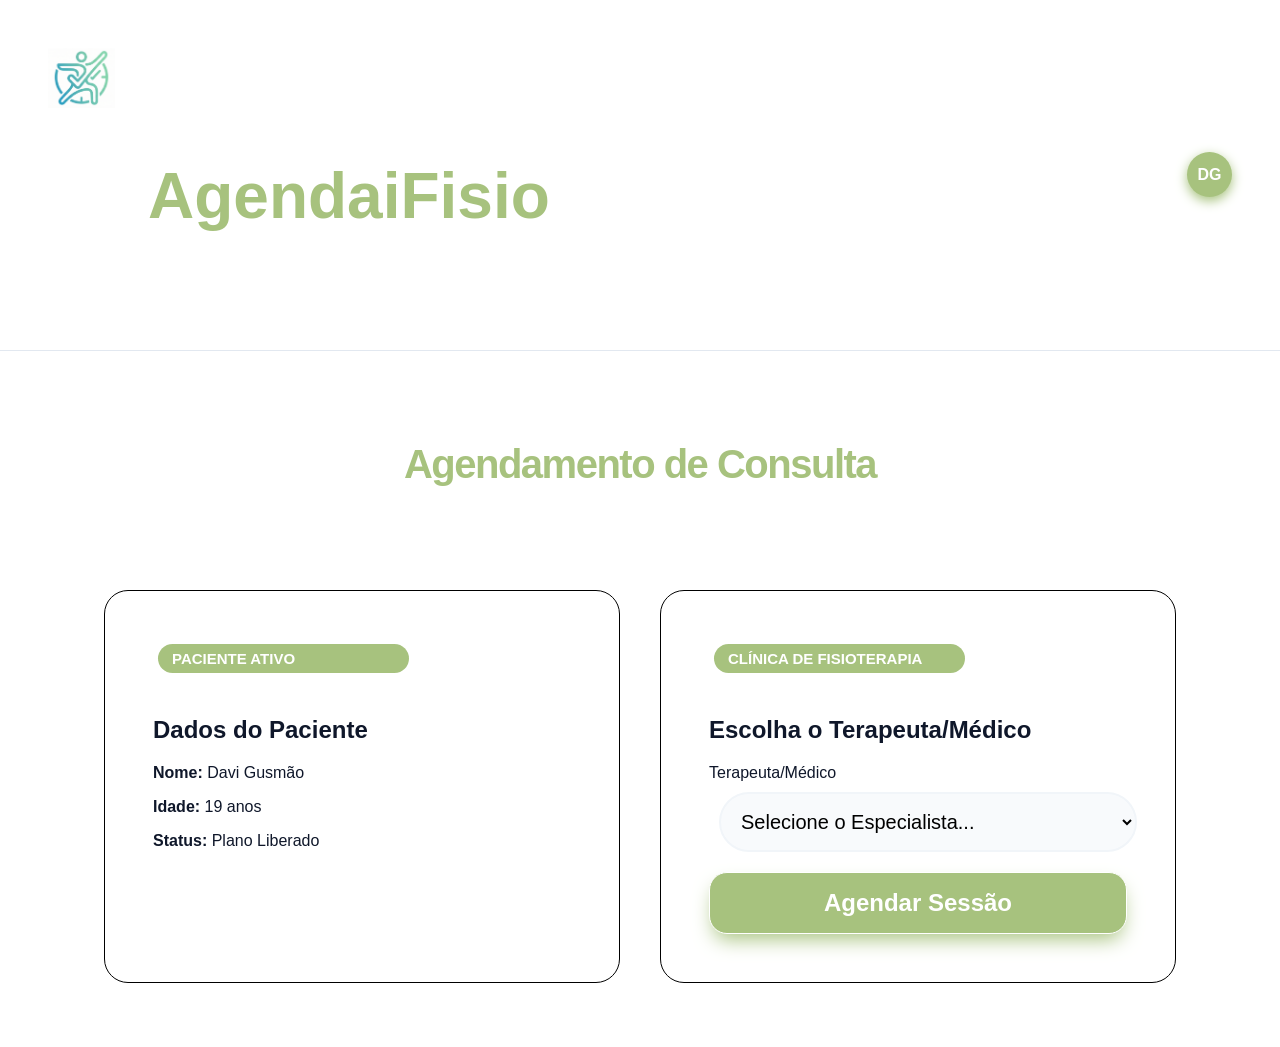
==== ClinicaProject/src/Clinica.Web/Tela de Agendamento/index.html @ 0408c7b3 "Foi feito as alterações de acordo com as tasks do cliuckup" ====
<!DOCTYPE html>
<html lang="pt-br">
<head>
    <meta charset="UTF-8">
    <meta name="viewport" content="width=device-width, initial-scale=1.0">
    <title>Agendar Sessão - AgendaiFisio</title>
    <link rel="stylesheet" href="index.css">
</head>
<body>

    <!-- Header com Menu de Conta -->
    <header class="navbar">
        <div class="logo" ><img src="Logo.png"><h1>AgendaiFisio</h1></div>
        
        <div class="perfil-container" id="perfilMenu">
            <div class="avatar">DG</div>
            <div class="dropdown-conta">
                <div class="user-header">
                    <strong>Davi Gusmão</strong>
                    <span>davigusmao@email.com</span>
                </div>
                <hr>
                <a href="TelaPaciente.html">👤 Ver Meu Perfil</a>
                <a href="TelaPaciente.html">📅 Minhas Consultas</a>
                <a href="login.html" class="logout">🚪 Sair</a>
            </div>
        </div>
    </header>

    <main class="container-agendamento">
        <h1 class="titulo-sessao">Agendamento de Consulta</h1>

        <div class="cards-grid">
            <!-- Card Informativo do Paciente -->
            <article class="card-moderno card-paciente">
                <span class="badge">Paciente Ativo</span>
                <h2>Dados do Paciente</h2>
                <div class="info-paciente">
                    <p><strong>Nome:</strong> Davi Gusmão</p>
                    <p><strong>Idade:</strong> 19 anos</p>
                    <p><strong>Status:</strong> Plano Liberado</p>
                </div>
            </article>

            <!-- Card de Escolha de Profissional -->
            <article class="card-moderno card-fisioterapeuta">
                <span class="badge">Clínica de Fisioterapia</span>
                <h2>Escolha o Terapeuta/Médico</h2>
                
                <div class="campo-selecao">
                    <label for="selectFisio">Terapeuta/Médico</label>
                    <select id="selectFisio" class="select-premium">
                        <option value="" disabled selected>Selecione o Especialista...</option>
                        <option value="Dr. Davi Vinciaqui (Esportiva)">Dr. Davi Vinciaqui (Esportiva)</option>
                        <option value="Dra. Ana Caroline (Reabilitação)">Dra. Ana Caroline (Reabilitação)</option>
                        <option value="Dr. Adolfo Martins (Osteopatia)">Dr. Adolfo Martins (Osteopatia)</option>
                    </select>
                </div>

                <button id="btnAgendar" class="btn-agendar-main">Agendar Sessão</button>
            </article>
        </div>
    </main>

    <!-- POPUP 1: MARCAR HORÁRIO -->
    <dialog id="modalAgenda" class="modal-moderno">
        <div class="modal-header">
            <h2>Marcar Horário</h2>
            <!-- Clique no X agora fecha o modal corretamente -->
            <button class="btn-fechar-x" type="button" onclick="this.closest('dialog').close()">×</button>
        </div>
        <div class="modal-body">
            <div id="erroModal" class="mensagem-error-modal" style="display: none; background: #fee2e2; color: #dc2626; padding: 10px; border-radius: 8px; margin-bottom: 15px;">
                <span id="textoErroModal">⚠️ Por favor, escolha a data e o horário.</span>
            </div>

            <div class="passo">
                <label>Especialista Confirmado</label>
                <input type="text" id="modalEspecialista" class="input-premium" readonly style="background: #f1f5f9; cursor: not-allowed;">
            </div>
            <div class="passo">
                <label>Escolha o Dia</label>
                <!-- onkeydown="return false" impede digitar a data manualmente -->
                <input type="date" id="modalData" class="input-premium" onkeydown="return false" required>
            </div>
            <div class="passo">
                <label>Horários Disponíveis</label>
                <div id="gridHorarios" class="horarios-grid">
                    <!-- Gerado via JS -->
                </div>
            </div>

            <button id="btnConfirmarAgendamento" class="btn-confirmar-full" type="button">Confirmar Agendamento</button>
        </div>
    </dialog>

    <!-- POPUP 2: SUCESSO -->
    <dialog id="modalSucesso" class="modal-moderno">
        <div class="modal-body-centralizado">
            
            <h2>Agendado com Sucesso!</h2>
            <p>Confira os detalhes da sua sessão:</p>
            
            <div class="resumo-agendamento" style="background: #f8fafc; padding: 20px; border-radius: 16px; margin: 20px 0; text-align: left; border: 1px solid #e2e8f0;">
                <p style="margin: 5px 0;"><strong>Profissional:</strong> <span id="resumoMedico">--</span></p>
                <p style="margin: 5px 0;"><strong>Data:</strong> <span id="resumoData">--</span></p>
                <p style="margin: 5px 0;"><strong>Horário:</strong> <span id="resumoHora">--</span></p>
            </div>

            <button id="btnProximoPasso" class="btn-confirmar-full" type="button">Continuar</button>
        </div>
    </dialog>
<!-- POPUP 1.5: FORMULÁRIO DE SINTOMAS (TRIAGEM) -->
<dialog id="modalTriagem" class="modal-moderno">
    <div class="modal-header">
        <h2>📋 Conte-nos o que sente</h2>
        <button class="btn-fechar-x" type="button" onclick="this.closest('dialog').close()">×</button>
    </div>
    <div class="modal-body">
        <!-- DIV DE ERRO ADICIONADA AQUI -->
        <div id="erroTriagem" class="mensagem-error-modal" style="display: none; background: #fee2e2; color: #dc2626; padding: 10px; border-radius: 8px; margin-bottom: 15px;">
            <span id="textoErroTriagem">⚠️ Por favor, descreva seus sintomas.</span>
        </div>
    </div>

        <p style="color: #64748b; margin-bottom: 15px;">Essas informações ajudam o especialista a se preparar para sua consulta.</p>
        
        <div class="passo">
               <div class="campo-selecao">
        <label for="tiposSintomas">Sintomas</label>
            <select class="select-premium" name="Sintomas">
                    <option value="" disabled selected>Selecione o seu Sintomas</option>
                    <option value="Dor de cabeça">Dor de cabeça</option>
                    <option value="Dor na  lombar">Dor na parte Lombar</option>
                    <option value="Dor nas costas ">Dor nas costas</option>
            </select>
        </div>
    </div>

        <button id="btnFinalizarTriagem" class="btn-confirmar-full" type="button" style="margin-top: 10px;">Salvar e Confirmar Agendamento</button>
    </div>
</dialog>


    <!-- POPUP 3: NAVEGAÇÃO PÓS-AGENDAMENTO -->
    <dialog id="modalNavegacao" class="modal-moderno">
        <div class="modal-body-centralizado">
            <div class="icon-pergunta" style="font-size: 4rem; margin-bottom: 1rem;">📅</div>
            <h2>O que deseja fazer?</h2>
            <p>Seu agendamento foi salvo com segurança.</p>
            
            <div class="botoes-duplos" style="display: flex; flex-direction: column; gap: 10px; margin-top: 20px;">
                <a href="../Tela Consulta Paciente/TelaPaciente.html" class="btn-confirmar-full" style="text-decoration: none; text-align: center;">Sim, ver minhas consultas</a>
                <button onclick="location.reload()" class="btn-outline-full" type="button" style="padding: 15px; border-radius: 12px; border: 2px solid #e2e8f0; background: none; cursor: pointer; font-weight: bold;">Agendar outra sessão</button>
            </div>
        </div>
    </dialog>

    <!-- TOAST DE ERRO TELA PRINCIPAL -->
    <div id="toastErro" class="toast-erro">
        <span id="msgErro">⚠️ Selecione um especialista antes de agendar.</span>
    </div>

    <script src="index.js"></script>
</body>
</html>
---- ClinicaProject/src/Clinica.Web/Tela de Agendamento/index.css ----
/* ============================================================
   1. DESIGN SYSTEM & TOKENS
============================================================ */
:root {
    --brand: #A7C27E;        
    --brand-soft: #A7C27E;
    --success: #22c55e;
    --error: #ff4d4d;
    --bg-app: #f8fafc;
    --branco: #ffffff;
    --texto: #0f172a;
    --texto-muted: #64748b;
    --radius: 24px;
    --transition: all 0.4s cubic-bezier(0.4, 0, 0.2, 1);
    --shadow-soft: 0 10px 30px -10px rgba(0,0,0,0.05);
}

* { box-sizing: border-box; }

/* ============================================================
   2. LAYOUT BASE & NAVBAR
============================================================ */
body {
    margin: 0;
    font-family: 'Inter', sans-serif;
    color: var(--texto);
    min-height: 100vh;
    background: #ffffff;


}

.navbar {
    padding: 3rem;
    display: flex;
    justify-content: space-between;
    align-items: center;
    background: rgba(255, 255, 255, 0.8);
    backdrop-filter: blur(10px);
    border-bottom: 1px solid #e2e8f0;
    position: sticky;
    top: 0; 
    z-index: 100;
}
.navbar:hover{
    font: white;
}

.logo { 
    font-weight: 900; 
    color: var(--brand); 
    font-size: 2rem; 
    text-decoration: none; 
}
h1{
    height: 100px;
    padding: 0;
    margin-left: 100px;
    margin-inline: 100px;

}
img{
    height: 60px;
}

/* MENU PERFIL (DROPDOWN ORGANIZADO) */
.perfil-container { position: relative; cursor: pointer; }

.avatar {
    width: 45px; height: 45px;
    background: var(--brand);
    color: white;
    border-radius: 50%;
    display: grid; place-items: center;
    font-weight: 800;
    box-shadow: 0 4px 12px var(--brand-soft);
}

.dropdown-conta {
    position: absolute;
    top: 120%; right: 0;
    width: 260px;
    background: var(--branco);
    border-radius: 20px;
    box-shadow: 0 25px 50px -12px rgba(0,0,0,0.15);
    padding: 1rem; /* Padding reduzido para os links encostarem nas bordas no hover */
    opacity: 0; visibility: hidden;
    transform: translateY(10px);
    transition: var(--transition);
    border: 1px solid #e2e8f0;
    color: var(--branco);
}

.perfil-container:hover .dropdown-conta {
    opacity: 1; visibility: visible;
    transform: translateY(0);
    color: var(--branco);
}

/* Informações do Usuário no Topo do Dropdown */
.user-header {
    padding: 0.5rem 0.5rem 1rem 0.5rem;
    display: flex;
    flex-direction: column;
}

.user-header strong { font-size: 1rem; color: var(--texto); }
.user-header span { font-size: 0.85rem; color: var(--texto-muted); }

.dropdown-conta hr {
    border: 0;
    border-top: 1px solid #f1f5f9;
    margin: 0.5rem 0;
}

/* Estilização dos Links do Menu */
.dropdown-conta a {
    display: flex;
    align-items: center;
    gap: 12px;
    padding: 12px 10px;
    color: var(--texto);
    text-decoration: none !important; /* Remove o sublinhado roxo */
    font-size: 0.95rem;
    font-weight: 600;
    border-radius: 12px;
    transition: 0.2s;
}

.dropdown-conta a:hover {
    background: var(--brand-soft);
    color: var(--branco);
}

/* Cor especial para o botão Sair */
.dropdown-conta a.logout { color: var(--error); }
.dropdown-conta a.logout:hover { background: #fff5f5; }

/* ============================================================
   3. CARDS DE AGENDAMENTO
============================================================ */
.container-agendamento { 
    padding: 4rem; 
    max-width: 1200px; 
    margin: 0 auto; 

}
.titulo-sessao { font-size: 2.5rem; 
    font-weight: 900; 
    text-align: center; 
    margin-bottom: 3rem; 
    letter-spacing: -1.5px; 
    color: var(--brand); }

.cards-grid {
    display: grid;
    grid-template-columns: repeat(auto-fit, minmax(350px, 1fr));
    gap: 2.5rem;
}

.card-moderno {
    background: var(--branco);
    padding: 3rem;
    border-radius: var(--radius);
    box-shadow: var(--brand-soft);
    border: 1px solid #000000;
    transition: var(--transition);
}

.card-moderno:hover { 
    transform: translateY(-8px); 
    box-shadow: 0 1px 15px var(--texto) ;
    border-color: var(--brand);
}

.badge {
    width: 60%;
    margin: 5px;
    background: var(--brand-soft);
    color: var(--branco);
    padding: 6px 14px;
    border-radius: 100px;
    font-size: 15px;
    font-weight: 800;
    text-transform: uppercase;
    display: inline-block;
    margin-bottom: 1.5rem;

}


/* ============================================================
   4. FORMULÁRIOS (INPUTS E BOTÕES)
============================================================ */
.select-premium, .input-premium {
    width: 100%;
    margin: 10px;
    padding: 16px;
    border-radius: 30px;
    border: 2px solid #f1f5f9;
    background: #f8fafc;
    font-size: 20px;
    font-weight: 300;
    outline: none;
    transition: var(--transition);
}

.select-premium:focus, .input-premium:focus { border-color: var(--brand); background: #fff; }

.btn-agendar-main, .btn-confirmar-full {
    width: 100%;
    padding: 1rem;
    margin-top: 10px;
    border-radius: 18px;
    border: 1px solid;
    background: var(--brand);
    color: white !important;
    font-weight: 800;
    font-size: 1.5rem;
    cursor: pointer;
    transition: var(--transition);
    box-shadow: 0 10px 20px -5px var(--brand-soft);
    text-decoration: #A7C27E;
    display: flex; justify-content: center; align-items: center;
}

.btn-agendar-main:hover, .btn-confirmar-full:hover { 
    transform: scale(1.02); 
    filter: brightness(1.1); }

.btn-outline-full {
    width: 100%;
    padding: 1rem;
    margin-top: 10px;
    border-radius: 18px;
    border: 2px solid #e2e8f0;
    background: transparent;
    color: var(--texto-muted) !important;
    font-weight: 700;
    cursor: pointer;
    transition: 0.3s;
    text-decoration: none;
    display: flex; justify-content: center; align-items: center;
}

/* ============================================================
   5. SISTEMA DE POPUPS (MODAIS)
============================================================ */
dialog::backdrop {
    background: rgba(15, 23, 42, 0.6);
    backdrop-filter: blur(10px);
    z-index: 999;
}

.modal-moderno { /* Ocupa no máximo 95% da altura da tela *//* Esconde qualquer barra de rolagem do modal */
    flex-direction: column;
    gap: 8px;
    max-width: 180px;

    padding-right: 5px;
    margin: 0;
    border: none;
    padding: 1.5rem;
    position: fixed;
    top: 50%; 
    left: 50%;
    transform: translate(-50%, -50%);
    width: 90%;
    max-width: 480px;
    background: var(--branco);
    border-radius: 32px;
    box-shadow: 0 40px 100px -20px rgba(0,0,0,0.3);
    z-index: 1000;
}

dialog[open].modal-moderno {
    animation: modalShow 0.4s cubic-bezier(0.34, 1.56, 0.64, 1);
}

.modal-header { display: flex; justify-content: space-between; align-items: center; margin-bottom: 2rem; }
.modal-header h2 { font-size: 1.5rem; font-weight: 900; margin: 0; }
.btn-fechar-x { all: unset; font-size: 1.8rem; cursor: pointer; color: var(--texto-muted); line-height: 1; }

.horarios-grid { display: grid; grid-template-columns: repeat(3, 1fr); gap: 10px; margin-top: 10px; }
.btn-hora {
    padding: 12px; border-radius: 12px; border: 1px solid #f1f5f9;
    background: #f8fafc; cursor: pointer; font-weight: 700; transition: 0.2s;
}
.btn-hora:hover { border-color: var(--brand); }
.btn-hora.active { background: var(--brand); color: white; border-color: var(--brand); }

/* ============================================================
   6. FEEDBACKS (TOAST & ERROS)
============================================================ */
.toast-erro {
    position: fixed;
    top: 30px; left: 50%;
    opacity: 0;
    visibility: hidden;
    transform: translateX(-50%) translateY(-100px); 
    background: var(--error);
    color: white;
    padding: 16px 32px;
    border-radius: 100px;
    font-weight: 700;
    box-shadow: 0 15px 30px rgba(255, 77, 77, 0.3);
    z-index: 10000;
    transition: all 0.5s cubic-bezier(0.68, -0.55, 0.27, 1.55);
}

.toast-erro.show { 
    opacity: 1;
    visibility: visible;
    transform: translateX(-50%) translateY(0); 
}

.mensagem-error-modal {
    position: relative;
    z-index: 1100;
    background: #fff5f5;
    color: var(--error);
    padding: 12px;
    border-radius: 12px;
    border: 1px solid #ffcccc;
    font-size: 0.85rem;
    font-weight: 700;
    margin-bottom: 15px;
    text-align: center;
}

@keyframes modalShow {
    from { opacity: 0; transform: translate(-50%, -48%) scale(0.96); }
    to { opacity: 1; transform: translate(-50%, -50%) scale(1); }
}

.shake { animation: shakeAnim 0.4s ease-in-out; }
@keyframes shakeAnim {
    0%, 100% { transform: translate(-50%, -50%) translateX(0); }
    25% { transform: translate(-50%, -50%) translateX(-8px); }
    75% { transform: translate(-50%, -50%) translateX(8px); }
}

footer button, .body-footer-button { display: none !important; }
/* Estilo para o botão de hora quando estiver bloqueado pelo terapeuta */
.btn-hora.ocupado {
    background: #f1f5f9 !important;
    color: #cbd5e1 !important;
    border: 1px dashed #cbd5e1 !important;
    cursor: not-allowed;
    opacity: 0.7;
}

/* Opcional: Feedback visual de erro no modal */
.shake { animation: shake 0.4s; }
@keyframes shake {
    0%, 100% { transform: translateX(0); }
    25% { transform: translateX(-5px); }
    75% { transform: translateX(5px); }
}
/* Disponível - Verde Moderno */
.btn-hora.disponivel {
    background: #f0fdf4 !important;
    color: #16a34a !important;
    border: 1px solid #bbf7d0 !important;
}

/* Bloqueado/Ocupado - Vermelho Moderno */
.btn-hora.ocupado {
    background: #fef2f2 !important;
    color: #ef4444 !important;
    border: 1px solid #fecaca !important;
    cursor: not-allowed;
}

/* Encerrado - Cinza Neutro */
.btn-hora.encerrado {
    background: #f1f5f9 !important;
    color: #94a3b8 !important;
    border: 1px solid #e2e8f0 !important;
    cursor: not-allowed;
}

/* Selecionado - Sua cor principal */
.btn-hora.active {
    background: var(--brand) !important;
    color: white !important;
    border-color: var(--brand) !important;
    transform: scale(1.05);
}
#sintomasPaciente {
    transition: border-color 0.3s ease;
}
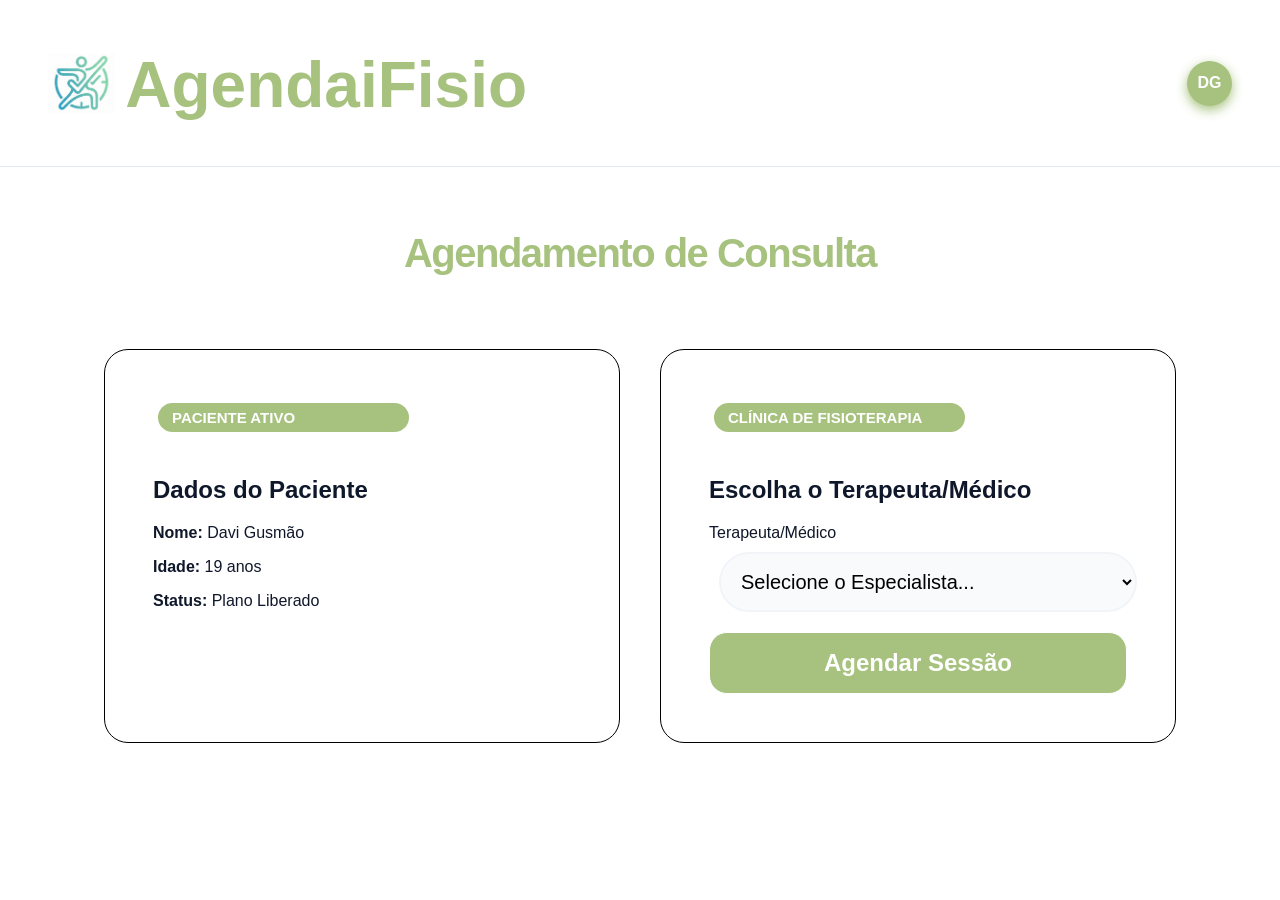
==== commit 295baf2e: "Foi feito algumas tasks do clickup de tela de login, erro a falta de preenchimento de login, e foi a" ====
--- a/ClinicaProject/src/Clinica.Web/Tela de Agendamento/index.html
+++ b/ClinicaProject/src/Clinica.Web/Tela de Agendamento/index.html
@@ -10,7 +10,10 @@
 
     <!-- Header com Menu de Conta -->
     <header class="navbar">
-        <div class="logo" ><img src="Logo.png"><h1>AgendaiFisio</h1></div>
+        <div class="logo" >
+            <img src="Logo.png" alt="logo" class="logo-site">
+            <h1>AgendaiFisio</h1>
+        </div>
         
         <div class="perfil-container" id="perfilMenu">
             <div class="avatar">DG</div>
@@ -134,6 +137,7 @@
                     <option value="Dor na  lombar">Dor na parte Lombar</option>
                     <option value="Dor nas costas ">Dor nas costas</option>
             </select>
+            <textarea></textarea>
         </div>
     </div>
 
--- a/ClinicaProject/src/Clinica.Web/Tela de Agendamento/index.css
+++ b/ClinicaProject/src/Clinica.Web/Tela de Agendamento/index.css
@@ -51,16 +51,20 @@
     color: var(--brand); 
     font-size: 2rem; 
     text-decoration: none; 
+    display: flex;
+    align-items: center;
+    gap: 10px;
 }
 h1{
-    height: 100px;
+    height: 70px;
     padding: 0;
-    margin-left: 100px;
-    margin-inline: 100px;
+    margin: 0;
+    justify-content: space-between;
 
 }
 img{
     height: 60px;
+    width: auto;
 }
 
 /* MENU PERFIL (DROPDOWN ORGANIZADO) */
@@ -219,9 +223,11 @@
     font-size: 1.5rem;
     cursor: pointer;
     transition: var(--transition);
-    box-shadow: 0 10px 20px -5px var(--brand-soft);
+    
     text-decoration: #A7C27E;
-    display: flex; justify-content: center; align-items: center;
+    display: flex; 
+    justify-content: center; 
+    align-items: center;
 }
 
 .btn-agendar-main:hover, .btn-confirmar-full:hover { 
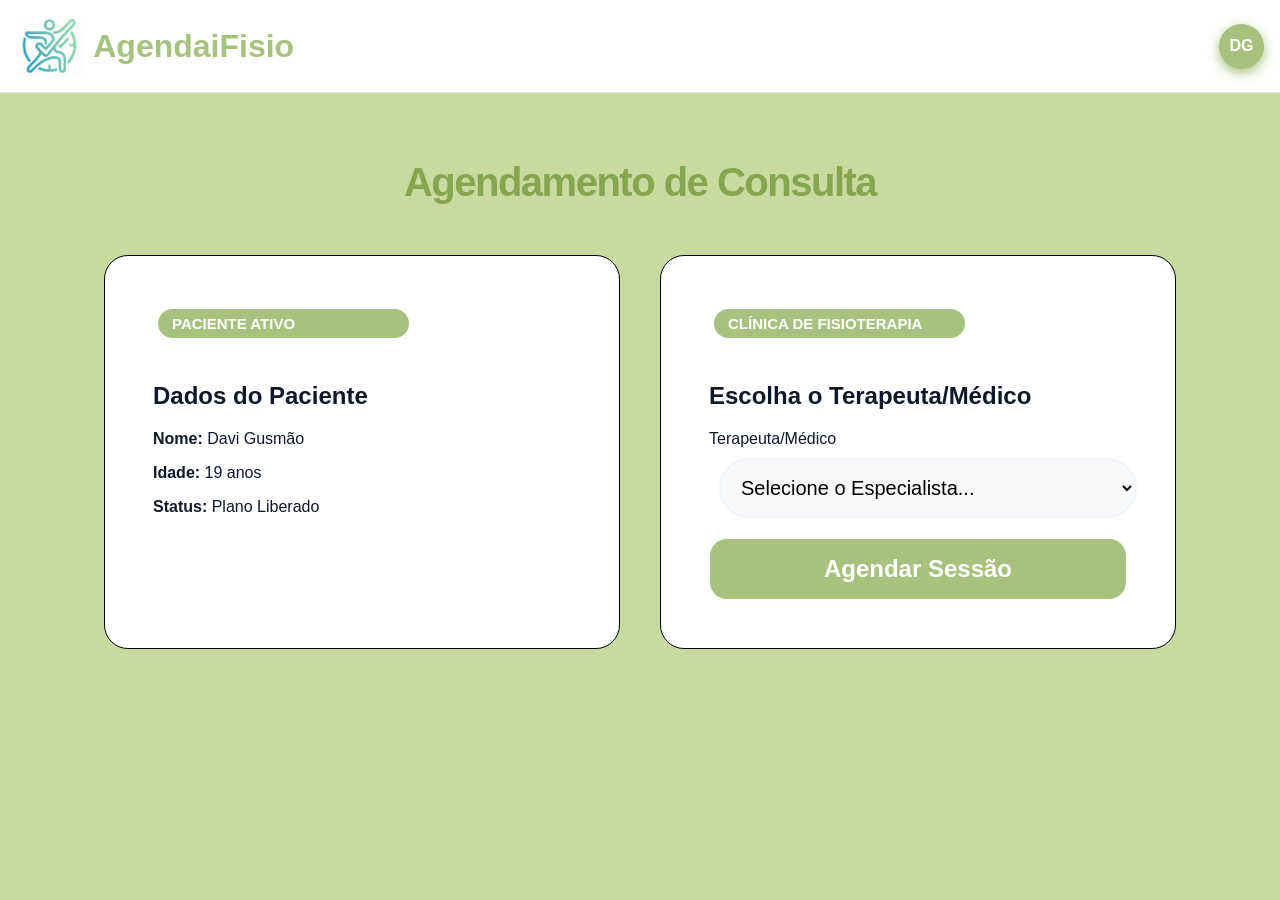
==== commit 66505fde: "Refactor Therapist views and add dashboard styles Reorganize therapist UI: moved/renamed therapist p" ====
--- a/ClinicaProject/src/Clinica.Web/Tela de Agendamento/index.html
+++ b/ClinicaProject/src/Clinica.Web/Tela de Agendamento/index.html
@@ -24,8 +24,8 @@
                 </div>
                 <hr>
                 <a href="TelaPaciente.html">👤 Ver Meu Perfil</a>
-                <a href="TelaPaciente.html">📅 Minhas Consultas</a>
-                <a href="login.html" class="logout">🚪 Sair</a>
+                <a href="../Tela Consulta Paciente/TelaPaciente.html">📅 Minhas Consultas</a>
+                <a href="../tela de login/login.html" class="logout">🚪 Sair</a>
             </div>
         </div>
     </header>
@@ -131,16 +131,9 @@
         <div class="passo">
                <div class="campo-selecao">
         <label for="tiposSintomas">Sintomas</label>
-            <select class="select-premium" name="Sintomas">
-                    <option value="" disabled selected>Selecione o seu Sintomas</option>
-                    <option value="Dor de cabeça">Dor de cabeça</option>
-                    <option value="Dor na  lombar">Dor na parte Lombar</option>
-                    <option value="Dor nas costas ">Dor nas costas</option>
-            </select>
-            <textarea></textarea>
+            <textarea class="area-digitacao" placeholder="Descreva seus sintomas para agilizar no atendimento."></textarea>
         </div>
     </div>
-
         <button id="btnFinalizarTriagem" class="btn-confirmar-full" type="button" style="margin-top: 10px;">Salvar e Confirmar Agendamento</button>
     </div>
 </dialog>
--- a/ClinicaProject/src/Clinica.Web/Tela de Agendamento/index.css
+++ b/ClinicaProject/src/Clinica.Web/Tela de Agendamento/index.css
@@ -2,7 +2,7 @@
    1. DESIGN SYSTEM & TOKENS
 ============================================================ */
 :root {
-    --brand: #A7C27E;        
+    --brand: #A7C27E;
     --brand-soft: #A7C27E;
     --success: #22c55e;
     --error: #ff4d4d;
@@ -12,10 +12,12 @@
     --texto-muted: #64748b;
     --radius: 24px;
     --transition: all 0.4s cubic-bezier(0.4, 0, 0.2, 1);
-    --shadow-soft: 0 10px 30px -10px rgba(0,0,0,0.05);
-}
-
-* { box-sizing: border-box; }
+    --shadow-soft: 0 10px 30px -10px rgba(0, 0, 0, 0.05);
+}
+
+* {
+    box-sizing: border-box;
+}
 
 /* ============================================================
    2. LAYOUT BASE & NAVBAR
@@ -25,70 +27,85 @@
     font-family: 'Inter', sans-serif;
     color: var(--texto);
     min-height: 100vh;
-    background: #ffffff;
-
-
+    background: #C8DAA0;
 }
 
 .navbar {
-    padding: 3rem;
+    padding: 1rem;
     display: flex;
     justify-content: space-between;
     align-items: center;
-    background: rgba(255, 255, 255, 0.8);
+    background: white;
     backdrop-filter: blur(10px);
     border-bottom: 1px solid #e2e8f0;
     position: sticky;
-    top: 0; 
+    top: 0;
     z-index: 100;
 }
-.navbar:hover{
+
+.navbar:hover {
     font: white;
 }
 
-.logo { 
-    font-weight: 900; 
-    color: var(--brand); 
-    font-size: 2rem; 
-    text-decoration: none; 
+.logo {
+    font-weight: 900;
+    color: var(--brand);
+    font-size: 2rem;
+    text-decoration: none;
     display: flex;
     align-items: center;
     gap: 10px;
-}
-h1{
-    height: 70px;
+    mix-blend-mode: multiply;
+}
+
+h1 {
+    display: flex;
+    align-items: center;
+    justify-content: center;
+    width: 100%;
+    height: 50px;
     padding: 0;
     margin: 0;
-    justify-content: space-between;
-
-}
-img{
+    mix-blend-mode: multiply;
+    font-size: 2rem;
+}
+
+img {
     height: 60px;
     width: auto;
+    mix-blend-mode: multiply;
 }
 
 /* MENU PERFIL (DROPDOWN ORGANIZADO) */
-.perfil-container { position: relative; cursor: pointer; }
+.perfil-container {
+    position: relative;
+    cursor: pointer;
+}
 
 .avatar {
-    width: 45px; height: 45px;
+    width: 45px;
+    height: 45px;
     background: var(--brand);
     color: white;
     border-radius: 50%;
-    display: grid; place-items: center;
+    display: grid;
+    place-items: center;
     font-weight: 800;
     box-shadow: 0 4px 12px var(--brand-soft);
 }
 
 .dropdown-conta {
     position: absolute;
-    top: 120%; right: 0;
+    top: 120%;
+    right: 0;
     width: 260px;
     background: var(--branco);
     border-radius: 20px;
-    box-shadow: 0 25px 50px -12px rgba(0,0,0,0.15);
-    padding: 1rem; /* Padding reduzido para os links encostarem nas bordas no hover */
-    opacity: 0; visibility: hidden;
+    box-shadow: 0 25px 50px -12px rgba(0, 0, 0, 0.15);
+    padding: 1rem;
+    /* Padding reduzido para os links encostarem nas bordas no hover */
+    opacity: 0;
+    visibility: hidden;
     transform: translateY(10px);
     transition: var(--transition);
     border: 1px solid #e2e8f0;
@@ -96,7 +113,8 @@
 }
 
 .perfil-container:hover .dropdown-conta {
-    opacity: 1; visibility: visible;
+    opacity: 1;
+    visibility: visible;
     transform: translateY(0);
     color: var(--branco);
 }
@@ -108,8 +126,15 @@
     flex-direction: column;
 }
 
-.user-header strong { font-size: 1rem; color: var(--texto); }
-.user-header span { font-size: 0.85rem; color: var(--texto-muted); }
+.user-header strong {
+    font-size: 1rem;
+    color: var(--texto);
+}
+
+.user-header span {
+    font-size: 0.85rem;
+    color: var(--texto-muted);
+}
 
 .dropdown-conta hr {
     border: 0;
@@ -124,7 +149,8 @@
     gap: 12px;
     padding: 12px 10px;
     color: var(--texto);
-    text-decoration: none !important; /* Remove o sublinhado roxo */
+    text-decoration: none !important;
+    /* Remove o sublinhado roxo */
     font-size: 0.95rem;
     font-weight: 600;
     border-radius: 12px;
@@ -137,24 +163,32 @@
 }
 
 /* Cor especial para o botão Sair */
-.dropdown-conta a.logout { color: var(--error); }
-.dropdown-conta a.logout:hover { background: #fff5f5; }
+.dropdown-conta a.logout {
+    color: var(--error);
+}
+
+.dropdown-conta a.logout:hover {
+    background: #fff5f5;
+}
 
 /* ============================================================
    3. CARDS DE AGENDAMENTO
 ============================================================ */
-.container-agendamento { 
-    padding: 4rem; 
-    max-width: 1200px; 
-    margin: 0 auto; 
-
-}
-.titulo-sessao { font-size: 2.5rem; 
-    font-weight: 900; 
-    text-align: center; 
-    margin-bottom: 3rem; 
-    letter-spacing: -1.5px; 
-    color: var(--brand); }
+.container-agendamento {
+    padding: 4rem;
+    max-width: 1200px;
+    margin: 0 auto;
+
+}
+
+.titulo-sessao {
+    font-size: 2.5rem;
+    font-weight: 900;
+    text-align: center;
+    margin-bottom: 3rem;
+    letter-spacing: -1.5px;
+    color: var(--brand);
+}
 
 .cards-grid {
     display: grid;
@@ -171,9 +205,9 @@
     transition: var(--transition);
 }
 
-.card-moderno:hover { 
-    transform: translateY(-8px); 
-    box-shadow: 0 1px 15px var(--texto) ;
+.card-moderno:hover {
+    transform: translateY(-8px);
+    box-shadow: 0 1px 15px var(--texto);
     border-color: var(--brand);
 }
 
@@ -196,7 +230,8 @@
 /* ============================================================
    4. FORMULÁRIOS (INPUTS E BOTÕES)
 ============================================================ */
-.select-premium, .input-premium {
+.select-premium,
+.input-premium {
     width: 100%;
     margin: 10px;
     padding: 16px;
@@ -209,9 +244,14 @@
     transition: var(--transition);
 }
 
-.select-premium:focus, .input-premium:focus { border-color: var(--brand); background: #fff; }
-
-.btn-agendar-main, .btn-confirmar-full {
+.select-premium:focus,
+.input-premium:focus {
+    border-color: var(--brand);
+    background: #fff;
+}
+
+.btn-agendar-main,
+.btn-confirmar-full {
     width: 100%;
     padding: 1rem;
     margin-top: 10px;
@@ -223,16 +263,17 @@
     font-size: 1.5rem;
     cursor: pointer;
     transition: var(--transition);
-    
     text-decoration: #A7C27E;
-    display: flex; 
-    justify-content: center; 
-    align-items: center;
-}
-
-.btn-agendar-main:hover, .btn-confirmar-full:hover { 
-    transform: scale(1.02); 
-    filter: brightness(1.1); }
+    display: flex;
+    justify-content: center;
+    align-items: center;
+}
+
+.btn-agendar-main:hover,
+.btn-confirmar-full:hover {
+    transform: scale(1.02);
+    filter: brightness(1.1);
+}
 
 .btn-outline-full {
     width: 100%;
@@ -246,7 +287,9 @@
     cursor: pointer;
     transition: 0.3s;
     text-decoration: none;
-    display: flex; justify-content: center; align-items: center;
+    display: flex;
+    justify-content: center;
+    align-items: center;
 }
 
 /* ============================================================
@@ -258,7 +301,9 @@
     z-index: 999;
 }
 
-.modal-moderno { /* Ocupa no máximo 95% da altura da tela *//* Esconde qualquer barra de rolagem do modal */
+.modal-moderno {
+    /* Ocupa no máximo 95% da altura da tela */
+    /* Esconde qualquer barra de rolagem do modal */
     flex-direction: column;
     gap: 8px;
     max-width: 180px;
@@ -268,14 +313,14 @@
     border: none;
     padding: 1.5rem;
     position: fixed;
-    top: 50%; 
+    top: 50%;
     left: 50%;
     transform: translate(-50%, -50%);
     width: 90%;
     max-width: 480px;
     background: var(--branco);
     border-radius: 32px;
-    box-shadow: 0 40px 100px -20px rgba(0,0,0,0.3);
+    box-shadow: 0 40px 100px -20px rgba(0, 0, 0, 0.3);
     z-index: 1000;
 }
 
@@ -283,27 +328,72 @@
     animation: modalShow 0.4s cubic-bezier(0.34, 1.56, 0.64, 1);
 }
 
-.modal-header { display: flex; justify-content: space-between; align-items: center; margin-bottom: 2rem; }
-.modal-header h2 { font-size: 1.5rem; font-weight: 900; margin: 0; }
-.btn-fechar-x { all: unset; font-size: 1.8rem; cursor: pointer; color: var(--texto-muted); line-height: 1; }
-
-.horarios-grid { display: grid; grid-template-columns: repeat(3, 1fr); gap: 10px; margin-top: 10px; }
+.modal-header {
+    display: flex;
+    justify-content: space-between;
+    align-items: center;
+    margin-bottom: 2rem;
+}
+
+.modal-header h2 {
+    font-size: 1.5rem;
+    font-weight: 900;
+    margin: 0;
+}
+
+.btn-fechar-x {
+    all: unset;
+    font-size: 1.8rem;
+    cursor: pointer;
+    color: var(--texto-muted);
+    line-height: 1;
+}
+
+.horarios-grid {
+    display: grid;
+    grid-template-columns: repeat(3, 1fr);
+    gap: 10px;
+    margin-top: 10px;
+}
+
 .btn-hora {
-    padding: 12px; border-radius: 12px; border: 1px solid #f1f5f9;
-    background: #f8fafc; cursor: pointer; font-weight: 700; transition: 0.2s;
-}
-.btn-hora:hover { border-color: var(--brand); }
-.btn-hora.active { background: var(--brand); color: white; border-color: var(--brand); }
+    padding: 12px;
+    border-radius: 12px;
+    border: 1px solid #f1f5f9;
+    background: #f8fafc;
+    cursor: pointer;
+    font-weight: 700;
+    transition: 0.2s;
+}
+
+.btn-hora:hover {
+    border-color: var(--brand);
+}
+
+.btn-hora.active {
+    background: var(--brand);
+    color: white;
+    border-color: var(--brand);
+}
+
+.area-digitacao {
+    width: 450px;
+    height: 10rem;
+    font-size: 20px;
+    font-weight: bold;
+    font-style: italic;
+}
 
 /* ============================================================
    6. FEEDBACKS (TOAST & ERROS)
 ============================================================ */
 .toast-erro {
     position: fixed;
-    top: 30px; left: 50%;
+    top: 30px;
+    left: 50%;
     opacity: 0;
     visibility: hidden;
-    transform: translateX(-50%) translateY(-100px); 
+    transform: translateX(-50%) translateY(-100px);
     background: var(--error);
     color: white;
     padding: 16px 32px;
@@ -314,10 +404,10 @@
     transition: all 0.5s cubic-bezier(0.68, -0.55, 0.27, 1.55);
 }
 
-.toast-erro.show { 
+.toast-erro.show {
     opacity: 1;
     visibility: visible;
-    transform: translateX(-50%) translateY(0); 
+    transform: translateX(-50%) translateY(0);
 }
 
 .mensagem-error-modal {
@@ -335,18 +425,42 @@
 }
 
 @keyframes modalShow {
-    from { opacity: 0; transform: translate(-50%, -48%) scale(0.96); }
-    to { opacity: 1; transform: translate(-50%, -50%) scale(1); }
-}
-
-.shake { animation: shakeAnim 0.4s ease-in-out; }
+    from {
+        opacity: 0;
+        transform: translate(-50%, -48%) scale(0.96);
+    }
+
+    to {
+        opacity: 1;
+        transform: translate(-50%, -50%) scale(1);
+    }
+}
+
+.shake {
+    animation: shakeAnim 0.4s ease-in-out;
+}
+
 @keyframes shakeAnim {
-    0%, 100% { transform: translate(-50%, -50%) translateX(0); }
-    25% { transform: translate(-50%, -50%) translateX(-8px); }
-    75% { transform: translate(-50%, -50%) translateX(8px); }
-}
-
-footer button, .body-footer-button { display: none !important; }
+
+    0%,
+    100% {
+        transform: translate(-50%, -50%) translateX(0);
+    }
+
+    25% {
+        transform: translate(-50%, -50%) translateX(-8px);
+    }
+
+    75% {
+        transform: translate(-50%, -50%) translateX(8px);
+    }
+}
+
+footer button,
+.body-footer-button {
+    display: none !important;
+}
+
 /* Estilo para o botão de hora quando estiver bloqueado pelo terapeuta */
 .btn-hora.ocupado {
     background: #f1f5f9 !important;
@@ -357,12 +471,26 @@
 }
 
 /* Opcional: Feedback visual de erro no modal */
-.shake { animation: shake 0.4s; }
+.shake {
+    animation: shake 0.4s;
+}
+
 @keyframes shake {
-    0%, 100% { transform: translateX(0); }
-    25% { transform: translateX(-5px); }
-    75% { transform: translateX(5px); }
-}
+
+    0%,
+    100% {
+        transform: translateX(0);
+    }
+
+    25% {
+        transform: translateX(-5px);
+    }
+
+    75% {
+        transform: translateX(5px);
+    }
+}
+
 /* Disponível - Verde Moderno */
 .btn-hora.disponivel {
     background: #f0fdf4 !important;
@@ -393,6 +521,7 @@
     border-color: var(--brand) !important;
     transform: scale(1.05);
 }
+
 #sintomasPaciente {
     transition: border-color 0.3s ease;
 }
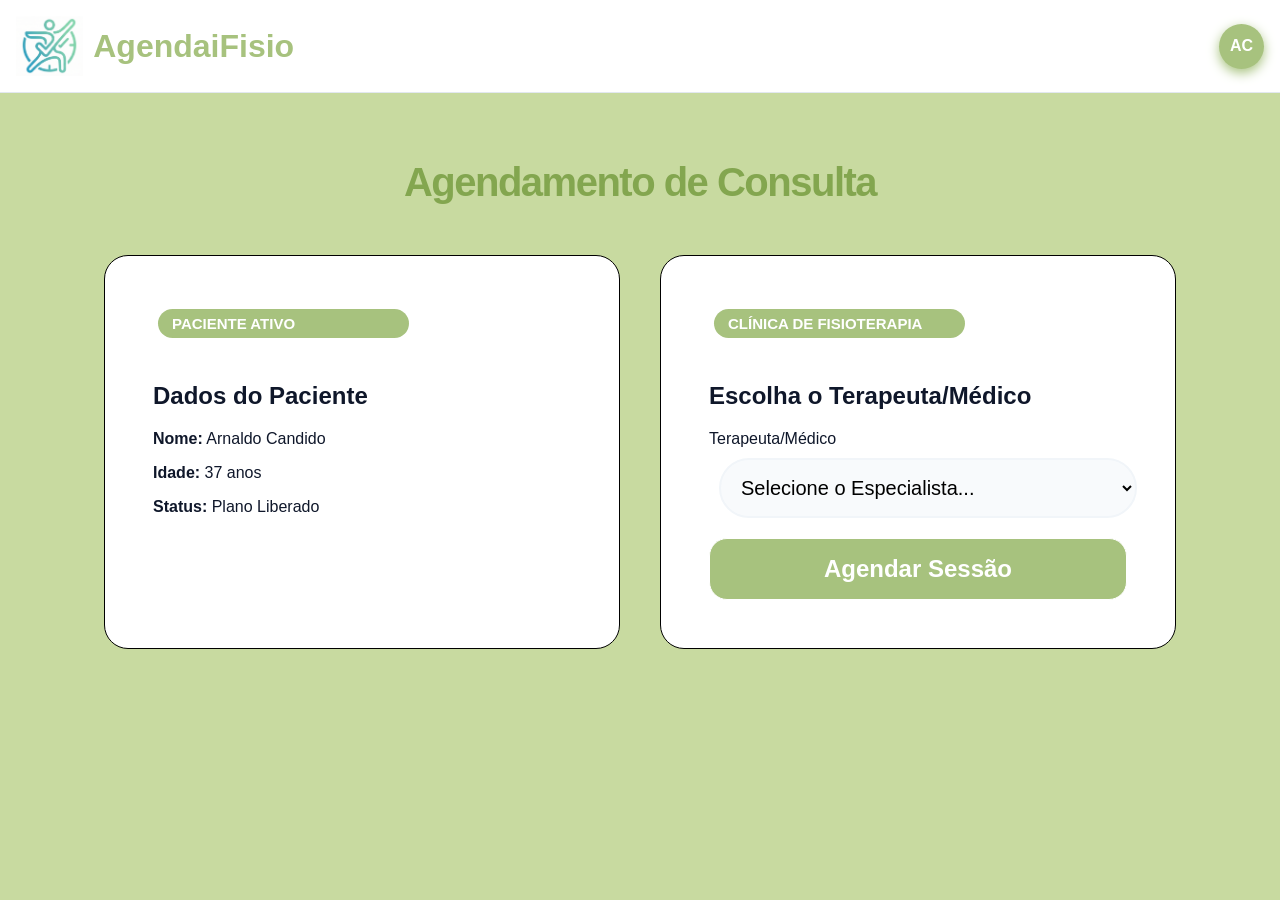
==== commit d2d2596a: "Add mobile responsive CSS/JS and update UI (#37)" ====
--- a/ClinicaProject/src/Clinica.Web/Tela de Agendamento/index.html
+++ b/ClinicaProject/src/Clinica.Web/Tela de Agendamento/index.html
@@ -5,6 +5,7 @@
     <meta name="viewport" content="width=device-width, initial-scale=1.0">
     <title>Agendar Sessão - AgendaiFisio</title>
     <link rel="stylesheet" href="index.css">
+    <link rel="stylesheet" href="responsive.css">
 </head>
 <body>
 
@@ -16,11 +17,11 @@
         </div>
         
         <div class="perfil-container" id="perfilMenu">
-            <div class="avatar">DG</div>
+            <div class="avatar">AC</div>
             <div class="dropdown-conta">
                 <div class="user-header">
-                    <strong>Davi Gusmão</strong>
-                    <span>davigusmao@email.com</span>
+                    <strong>Arnaldo Candido</strong>
+                    <span>arnaldocandido@email.com</span>
                 </div>
                 <hr>
                 <a href="TelaPaciente.html">👤 Ver Meu Perfil</a>
@@ -39,8 +40,8 @@
                 <span class="badge">Paciente Ativo</span>
                 <h2>Dados do Paciente</h2>
                 <div class="info-paciente">
-                    <p><strong>Nome:</strong> Davi Gusmão</p>
-                    <p><strong>Idade:</strong> 19 anos</p>
+                    <p><strong>Nome:</strong> Arnaldo Candido</p>
+                    <p><strong>Idade:</strong> 37 anos</p>
                     <p><strong>Status:</strong> Plano Liberado</p>
                 </div>
             </article>
@@ -113,30 +114,30 @@
             <button id="btnProximoPasso" class="btn-confirmar-full" type="button">Continuar</button>
         </div>
     </dialog>
-<!-- POPUP 1.5: FORMULÁRIO DE SINTOMAS (TRIAGEM) -->
-<dialog id="modalTriagem" class="modal-moderno">
-    <div class="modal-header">
-        <h2>📋 Conte-nos o que sente</h2>
-        <button class="btn-fechar-x" type="button" onclick="this.closest('dialog').close()">×</button>
-    </div>
-    <div class="modal-body">
-        <!-- DIV DE ERRO ADICIONADA AQUI -->
-        <div id="erroTriagem" class="mensagem-error-modal" style="display: none; background: #fee2e2; color: #dc2626; padding: 10px; border-radius: 8px; margin-bottom: 15px;">
-            <span id="textoErroTriagem">⚠️ Por favor, descreva seus sintomas.</span>
+
+    <!-- POPUP 1.5: FORMULÁRIO DE SINTOMAS (TRIAGEM) -->
+    <dialog id="modalTriagem" class="modal-moderno">
+        <div class="modal-header">
+            <h2>📋 Conte-nos o que sente</h2>
+            <button class="btn-fechar-x" type="button" onclick="this.closest('dialog').close()">×</button>
         </div>
-    </div>
+        <div class="modal-body">
+            <!-- DIV DE ERRO ADICIONADA AQUI -->
+            <div id="erroTriagem" class="mensagem-error-modal" style="display: none; background: #fee2e2; color: #dc2626; padding: 10px; border-radius: 8px; margin-bottom: 15px;">
+                <span id="textoErroTriagem">⚠️ Por favor, descreva seus sintomas.</span>
+            </div>
 
-        <p style="color: #64748b; margin-bottom: 15px;">Essas informações ajudam o especialista a se preparar para sua consulta.</p>
-        
-        <div class="passo">
-               <div class="campo-selecao">
-        <label for="tiposSintomas">Sintomas</label>
-            <textarea class="area-digitacao" placeholder="Descreva seus sintomas para agilizar no atendimento."></textarea>
+            <p style="color: #64748b; margin-bottom: 15px;">Essas informações ajudam o especialista a se preparar para sua consulta.</p>
+            
+            <div class="passo">
+                <div class="campo-selecao">
+                    <label for="tiposSintomas">Sintomas</label>
+                    <textarea class="area-digitacao" placeholder="Descreva seus sintomas para agilizar no atendimento."></textarea>
+                </div>
+            </div>
+            <button id="btnFinalizarTriagem" class="btn-confirmar-full" type="button" style="margin-top: 10px;">Salvar e Confirmar Agendamento</button>
         </div>
-    </div>
-        <button id="btnFinalizarTriagem" class="btn-confirmar-full" type="button" style="margin-top: 10px;">Salvar e Confirmar Agendamento</button>
-    </div>
-</dialog>
+    </dialog>
 
 
     <!-- POPUP 3: NAVEGAÇÃO PÓS-AGENDAMENTO -->
@@ -158,6 +159,7 @@
         <span id="msgErro">⚠️ Selecione um especialista antes de agendar.</span>
     </div>
 
+    <script src="mobile.js"></script>
     <script src="index.js"></script>
 </body>
 </html>
--- a/ClinicaProject/src/Clinica.Web/Tela de Agendamento/responsive.css
+++ b/ClinicaProject/src/Clinica.Web/Tela de Agendamento/responsive.css
@@ -0,0 +1,451 @@
+/* ============================================================
+   responsive.css - Estilos Responsivos Globais (AgendaiFisio)
+   ============================================================ */
+
+/* Cabeçalho superior visível apenas no Mobile */
+.mobile-topbar {
+    display: none;
+}
+
+/* Fundo escuro do menu móvel (backdrop) */
+.sidebar-backdrop {
+    display: none;
+    position: fixed;
+    top: 0;
+    left: 0;
+    width: 100vw;
+    height: 100vh;
+    background: rgba(15, 23, 42, 0.4);
+    backdrop-filter: blur(4px);
+    z-index: 999;
+    opacity: 0;
+    transition: opacity 0.3s ease;
+    pointer-events: none;
+}
+
+.sidebar-backdrop.active {
+    display: block;
+    opacity: 1;
+    pointer-events: auto;
+}
+
+/* ============================================================
+   BREAKPOINT: TABLETS E SMARTPHONES (<= 768px)
+   ============================================================ */
+@media (max-width: 768px) {
+    /* --- ESTRUTURA E CABEÇALHO MÓVEL --- */
+    .mobile-topbar {
+        display: flex;
+        align-items: center;
+        justify-content: space-between;
+        background: #ffffff;
+        padding: 12px 20px;
+        border-bottom: 1px solid #e2e8f0;
+        position: sticky;
+        top: 0;
+        z-index: 900;
+        box-shadow: 0 4px 12px rgba(0, 0, 0, 0.03);
+        height: 60px;
+        box-sizing: border-box;
+    }
+
+    .hamburger-btn {
+        background: none;
+        border: none;
+        font-size: 1.8rem;
+        color: #5a7a2e;
+        cursor: pointer;
+        padding: 4px 8px;
+        border-radius: 8px;
+        display: flex;
+        align-items: center;
+        justify-content: center;
+        transition: background 0.2s;
+    }
+
+    .hamburger-btn:hover {
+        background: #f1f5f9;
+    }
+
+    .mobile-logo {
+        font-weight: 900;
+        font-size: 1.2rem;
+        color: #5a7a2e;
+        letter-spacing: -0.5px;
+    }
+
+    .app-container {
+        flex-direction: column;
+        min-height: calc(100vh - 60px);
+    }
+
+    /* --- SIDEBAR TRANSFORMADA EM DRAWER (GAVETA) --- */
+    .sidebar {
+        position: fixed;
+        top: 0;
+        left: 0;
+        height: 100vh;
+        z-index: 1000;
+        width: 280px;
+        transform: translateX(-100%);
+        transition: transform 0.4s cubic-bezier(0.16, 1, 0.3, 1);
+        box-shadow: 15px 0 40px rgba(0, 0, 0, 0.15);
+    }
+
+    .sidebar.open {
+        transform: translateX(0);
+    }
+
+    /* --- ÁREA PRINCIPAL --- */
+    .main-content {
+        padding: 2rem 1.25rem !important;
+        width: 100%;
+        box-sizing: border-box;
+    }
+
+    .main-header {
+        flex-direction: column;
+        align-items: flex-start;
+        gap: 1.25rem;
+        margin-bottom: 2rem !important;
+    }
+
+    .main-header h1 {
+        font-size: 1.8rem !important;
+    }
+
+    .header-actions {
+        width: 100%;
+        display: flex;
+        flex-direction: column;
+        gap: 10px;
+    }
+
+    .header-actions button,
+    .header-actions a,
+    .btn-novo {
+        width: 100%;
+        text-align: center;
+        justify-content: center;
+        box-sizing: border-box;
+        padding: 14px 20px;
+        font-size: 1rem;
+    }
+
+    /* --- GRIDS & CARDS --- */
+    .stats-grid {
+        grid-template-columns: 1fr !important;
+        gap: 16px !important;
+        margin-bottom: 2rem !important;
+    }
+
+    .stat-card {
+        padding: 1.5rem !important;
+        border-radius: 18px !important;
+    }
+
+    .stat-value {
+        font-size: 2rem !important;
+    }
+
+    .container-mestre {
+        grid-template-columns: 1fr !important;
+        gap: 20px !important;
+        padding: 0 10px;
+    }
+
+    .dashboard-resumo {
+        grid-template-columns: 1fr !important;
+        gap: 16px !important;
+    }
+
+    .consultas-grid,
+    .cards-grid {
+        grid-template-columns: 1fr !important;
+        display: flex;
+        flex-direction: column;
+        gap: 16px !important;
+    }
+
+    .card-consulta {
+        width: 100%;
+        box-sizing: border-box;
+        padding: 1.5rem !important;
+        border-radius: 20px !important;
+    }
+
+    /* --- BUSCA --- */
+    .busca-container {
+        width: 100% !important;
+        max-width: 100% !important;
+        box-sizing: border-box;
+    }
+
+    /* --- MODAIS (DIALOG) --- */
+    .prontuario-modal {
+        width: 92% !important;
+        max-width: 95% !important;
+        padding: 0 !important;
+        border-radius: 24px !important;
+        box-sizing: border-box;
+    }
+
+    dialog:not(.prontuario-modal),
+    .modal-moderno {
+        width: 92% !important;
+        max-width: 95% !important;
+        padding: 1.75rem 1.5rem !important; /* Preserva o padding para os botões não tocarem as bordas */
+        border-radius: 24px !important;
+        box-sizing: border-box;
+        max-height: 90vh !important;
+        overflow-y: auto !important;
+    }
+
+    /* Modais padrão (como .modal-moderno) que possuem padding no elemento dialog pai */
+    .modal-header {
+        display: flex !important;
+        justify-content: space-between !important;
+        align-items: center !important;
+        width: 100% !important;
+        gap: 20px !important; /* Garante espaço seguro entre o título e o botão X */
+        padding: 0 0 1rem 0 !important; /* Ajustado para respeitar o padding do dialog pai */
+        box-sizing: border-box !important;
+    }
+
+    .modal-body {
+        padding: 0 !important;
+        box-sizing: border-box !important;
+        width: 100% !important;
+    }
+
+    /* Modal de Prontuário (.prontuario-modal) que possui padding: 0 no elemento pai */
+    .modal-header-clean {
+        display: flex !important;
+        justify-content: space-between !important;
+        align-items: center !important;
+        width: 100% !important;
+        gap: 20px !important; /* Garante espaço seguro entre o título e o botão X */
+        padding: 1.5rem 1.5rem 1rem 1.5rem !important; /* Inset de segurança no topo e laterais */
+        box-sizing: border-box !important;
+        background: #ffffff !important;
+    }
+
+    .modal-body-prontuario {
+        padding: 0 1.5rem 1.5rem 1.5rem !important; /* Inset de segurança nas laterais e base */
+        box-sizing: border-box !important;
+        width: 100% !important;
+    }
+
+    .modal-header-clean h2,
+    .modal-header h2 {
+        font-size: 1.4rem !important;
+        margin: 0 !important;
+    }
+
+    .info-row {
+        flex-direction: column !important;
+        gap: 12px !important;
+    }
+
+    .campo-evolucao {
+        margin-bottom: 1.25rem !important;
+    }
+
+    .modal-footer-flex,
+    .botoes-duplos-stack,
+    .botoes-duplos {
+        display: flex !important; /* Ativa flex para que o gap funcione */
+        flex-direction: column-reverse !important;
+        width: 100% !important;
+        gap: 16px !important; /* Espaçamento de 16px para maior conforto de toque no mobile */
+        margin-top: 1.5rem !important;
+        box-sizing: border-box !important;
+    }
+
+    /* Área de Digitação Móvel (Textarea de Sintomas) */
+    .area-digitacao {
+        width: 100% !important;
+        max-width: 100% !important;
+        box-sizing: border-box !important;
+        font-size: 1rem !important;
+        height: 8rem !important;
+        padding: 12px !important;
+        border-radius: 12px !important;
+        font-weight: 500 !important;
+        font-style: normal !important;
+    }
+
+    /* Contraste dos Títulos em relação ao fundo verde */
+    .titulo-sessao,
+    .minhaSaude {
+        color: #3d6b0f !important;
+        text-shadow: 0 1px 2px rgba(255, 255, 255, 0.3);
+    }
+
+    /* Card moderno em mobile */
+    .card-moderno {
+        padding: 1.75rem !important;
+        border-radius: 20px !important;
+        width: 100% !important;
+        box-sizing: border-box !important;
+        overflow: hidden !important;
+    }
+
+    .modal-footer-flex button,
+    .botoes-duplos-stack button,
+    .botoes-duplos a,
+    .botoes-duplos button {
+        width: 100% !important;
+        margin: 0 !important;
+        text-align: center;
+        padding: 14px !important;
+    }
+
+    /* --- TELA DE AGENDAMENTO & PACIENTE NAVBAR --- */
+    .navbar {
+        flex-direction: row !important;
+        justify-content: space-between;
+        align-items: center;
+        padding: 12px 16px !important;
+        height: 60px;
+        box-sizing: border-box;
+    }
+
+    .navbar .logo h1 {
+        font-size: 1.1rem !important;
+    }
+
+    .logo-site,
+    .navbar .logo img {
+        height: 32px !important;
+    }
+
+    .perfil-container {
+        position: relative;
+    }
+
+    .dropdown-conta {
+        position: absolute;
+        top: 45px;
+        right: 0;
+        width: 240px !important;
+        box-shadow: 0 10px 30px rgba(0, 0, 0, 0.15) !important;
+        z-index: 1001;
+    }
+
+    .container-agendamento {
+        padding: 1.5rem 1rem !important;
+        width: 100%;
+        box-sizing: border-box;
+    }
+
+    .titulo-sessao,
+    .minhaSaude {
+        font-size: 1.6rem !important;
+        margin: 1.5rem 0 !important;
+    }
+
+    /* --- LOGIN & CADASTRO CARDS --- */
+    .login-box,
+    .auth-card {
+        margin: 16px !important;
+        padding: 2rem 1.5rem !important;
+        height: auto !important;
+        min-height: auto !important;
+        max-height: 92vh;
+        overflow-y: auto;
+        border-radius: 24px !important;
+        aspect-ratio: auto !important;
+    }
+
+    h2.titulo_login,
+    .auth-header h2 {
+        font-size: 1.6rem !important;
+    }
+
+    .input-estilizado,
+    .input-premium {
+        padding: 12px 14px !important;
+    }
+
+    .btn-auth {
+        padding: 14px !important;
+        font-size: 1rem !important;
+    }
+
+    /* --- GRADE DE HORÁRIOS --- */
+    .horarios-grid {
+        grid-template-columns: repeat(2, 1fr) !important;
+        gap: 8px !important;
+    }
+
+    /* Ajuste para botões de hora e bloqueio no mesmo container */
+    #containerHorarios > div {
+        display: flex;
+        flex-direction: column;
+        gap: 6px;
+        background: #f1f5f9;
+        padding: 8px;
+        border-radius: 12px;
+    }
+    
+    #containerHorarios button {
+        width: 100%;
+        margin: 0;
+    }
+
+    /* --- BOTÕES PRINCIPAIS (Mobile 360px - S21 FE) --- */
+    .btn-agendar-main {
+        font-size: 1rem !important;
+        padding: 14px 18px !important;
+        border-radius: 14px !important;
+    }
+
+    .btn-agendar-atalho {
+        font-size: 0.9rem !important;
+        padding: 12px 20px !important;
+    }
+
+    .btn-agendar-link {
+        font-size: 0.9rem !important;
+        padding: 12px !important;
+    }
+
+    .btn-editar {
+        font-size: 0.9rem !important;
+        padding: 12px !important;
+    }
+
+    /* --- INPUTS & SELECTS (Prevenir overflow lateral) --- */
+    .select-premium,
+    .input-premium {
+        margin: 10px 0 !important;
+        width: 100% !important;
+        box-sizing: border-box !important;
+        font-size: 1rem !important;
+    }
+
+    /* --- Prevenir scroll horizontal no mobile --- */
+    html, body {
+        overflow-x: hidden !important;
+    }
+}
+
+/* ============================================================
+   BREAKPOINT: CELULARES PEQUENOS (<= 480px)
+   ============================================================ */
+@media (max-width: 480px) {
+    .main-header h1 {
+        font-size: 1.5rem !important;
+    }
+
+    .modal-header-clean h2 {
+        font-size: 1.25rem !important;
+    }
+
+    .avatar {
+        width: 36px !important;
+        height: 36px !important;
+        font-size: 0.9rem !important;
+    }
+}
